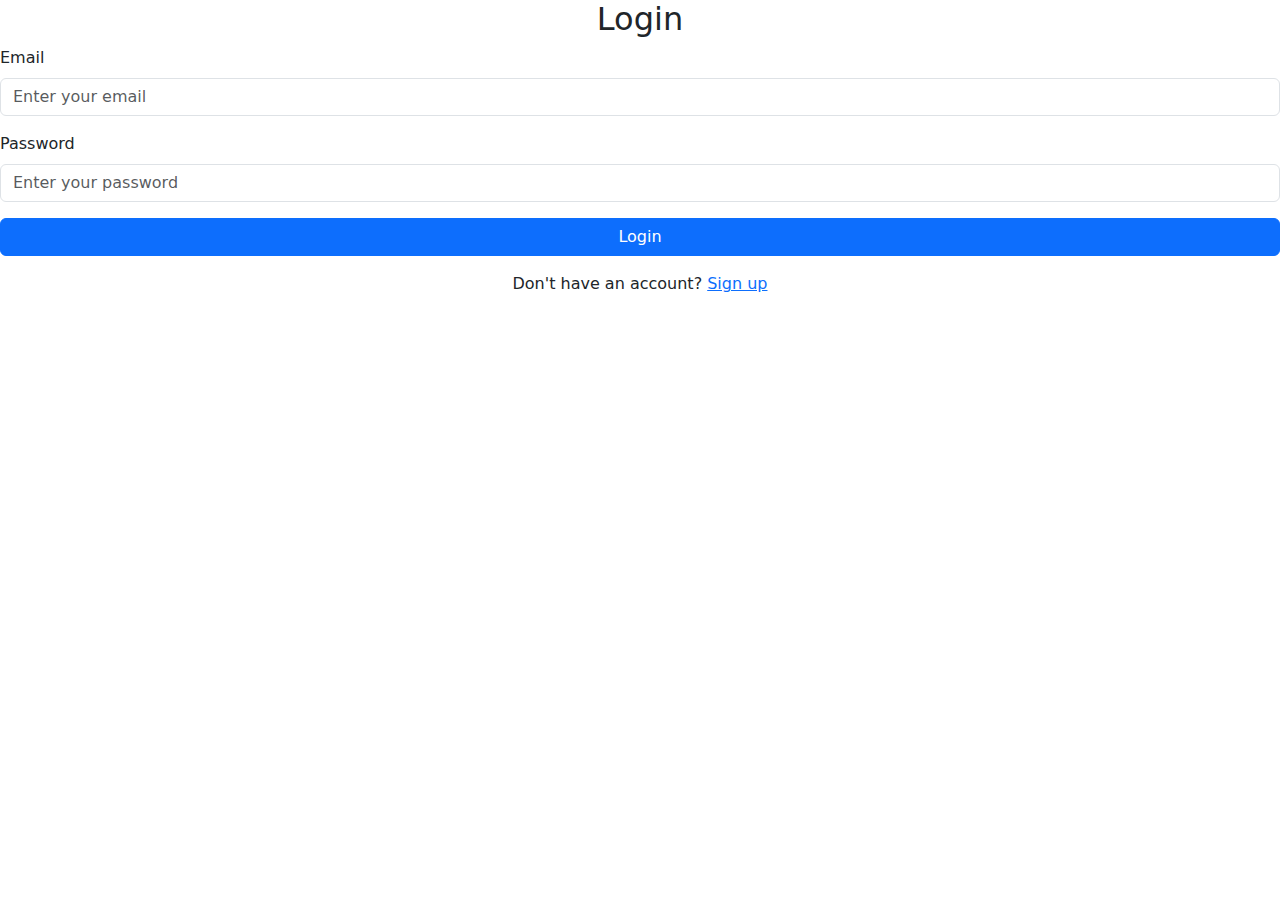
==== html,css proj/login.html @ 32ab076e "Create login.html" ====
<!DOCTYPE html>
<html lang="en">
<head>
    <meta charset="UTF-8">
    <meta name="viewport" content="width=device-width, initial-scale=1.0">
    <title>Login Page</title>
    <link rel="stylesheet" href="https://cdn.jsdelivr.net/npm/bootstrap@5.3.0/dist/css/bootstrap.min.css">
    <link rel="stylesheet" href="styles.css">
</head>
<body>

    <div class="login-container">
        <form class="login-form">
            <h2 class="text-center">Login</h2>
            <div class="mb-3">
                <label for="email" class="form-label">Email</label>
                <input type="email" class="form-control" id="email" placeholder="Enter your email" required>
            </div>
            <div class="mb-3">
                <label for="password" class="form-label">Password</label>
                <input type="password" class="form-control" id="password" placeholder="Enter your password" required>
            </div>
            <button type="submit" class="btn btn-primary w-100">Login</button>
            <p class="text-center mt-3">
                Don't have an account? <a href="#">Sign up</a>
            </p>
        </form>
    </div>

</body>
</html>
---- html,css proj/styles.css ----
.hero {
    background: url('https://source.unsplash.com/1600x900/?nature') no-repeat center center/cover;
    height: 100vh;
    color: white;
    display: flex;
    align-items: center;
    justify-content: center;
    flex-direction: column;
}
.hero h1 {
    font-size: 3rem;
}
.hero p {
    font-size: 1.5rem;
}
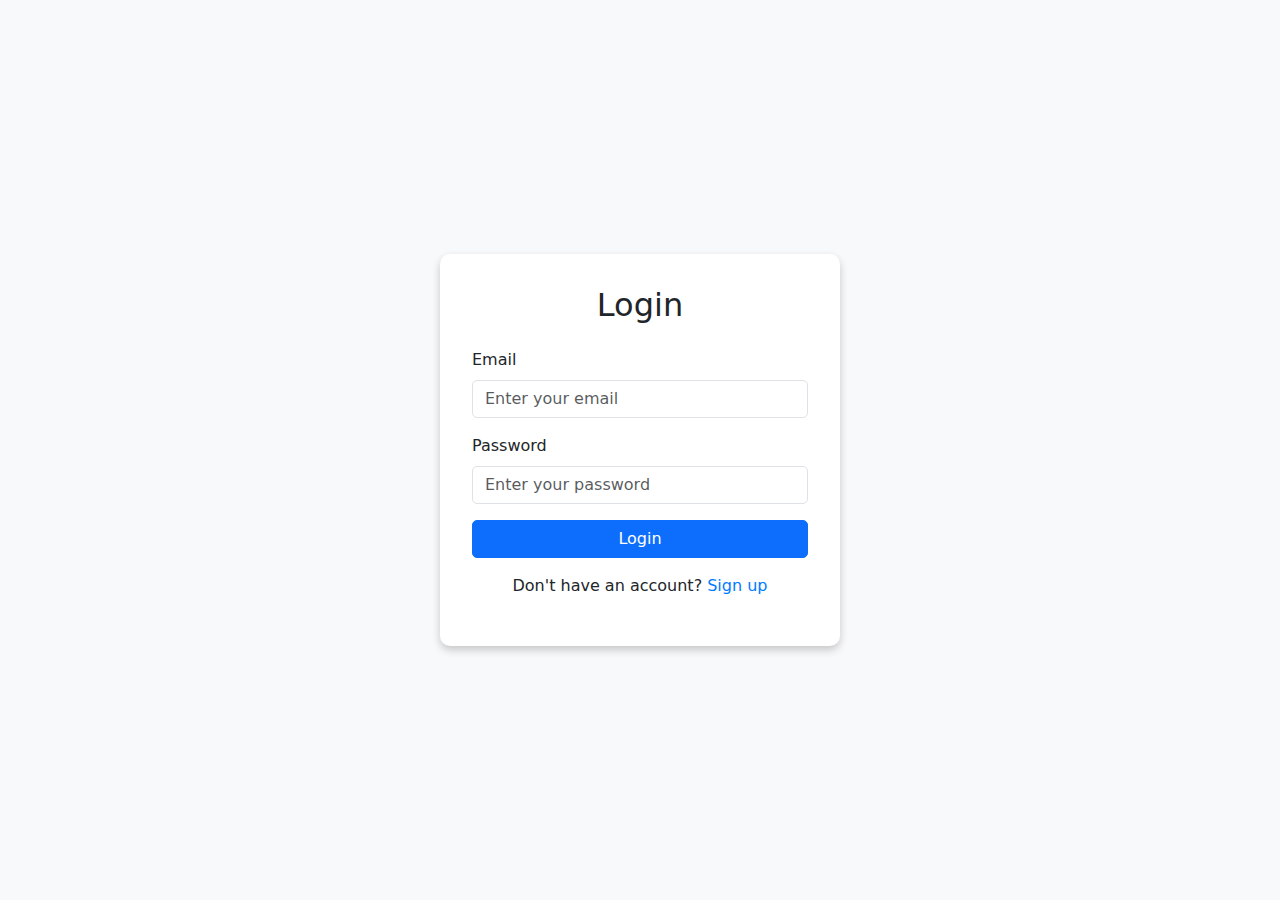
==== commit bdb0c3b6: "Update login.html" ====
--- a/html,css proj/login.html
+++ b/html,css proj/login.html
@@ -5,7 +5,7 @@
     <meta name="viewport" content="width=device-width, initial-scale=1.0">
     <title>Login Page</title>
     <link rel="stylesheet" href="https://cdn.jsdelivr.net/npm/bootstrap@5.3.0/dist/css/bootstrap.min.css">
-    <link rel="stylesheet" href="styles.css">
+    <link rel="stylesheet" href="loginstyles.css">
 </head>
 <body>
 
--- a/html,css proj/loginstyles.css
+++ b/html,css proj/loginstyles.css
@@ -0,0 +1,38 @@
+body {
+    background-color: #f8f9fa;
+    display: flex;
+    align-items: center;
+    justify-content: center;
+    height: 100vh;
+    margin: 0;
+}
+
+.login-container {
+    background: white;
+    padding: 2rem;
+    border-radius: 10px;
+    box-shadow: 0 4px 8px rgba(0, 0, 0, 0.2);
+    width: 100%;
+    max-width: 400px;
+}
+
+.login-form h2 {
+    margin-bottom: 1.5rem;
+}
+
+.login-form .form-control {
+    border-radius: 5px;
+}
+
+.login-form .btn {
+    border-radius: 5px;
+}
+
+.login-form a {
+    color: #007bff;
+    text-decoration: none;
+}
+
+.login-form a:hover {
+    text-decoration: underline;
+}
